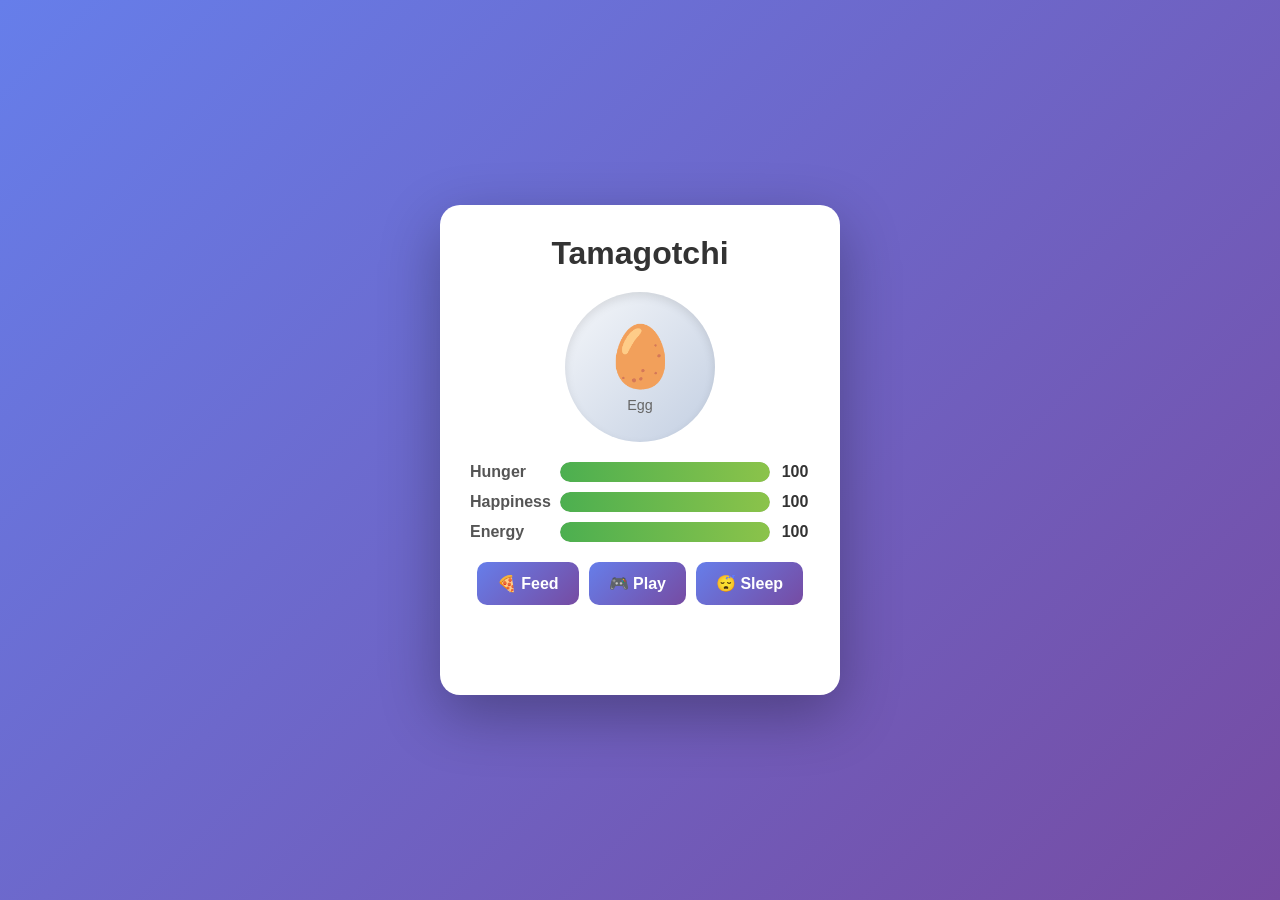
==== index.html @ ea662b59 "done" ====
<!DOCTYPE html>
<html lang="en">
<head>
    <meta charset="UTF-8">
    <meta name="viewport" content="width=device-width, initial-scale=1.0">
    <title>Tamagotchi</title>
    <link rel="stylesheet" href="style.css">
</head>
<body>
    <div class="container">
        <h1>Tamagotchi</h1>
        
        <div class="pet-container">
            <div class="pet" id="pet">🥚</div>
            <div class="pet-name" id="petName">Your Pet</div>
        </div>
        
        <div class="stats">
            <div class="stat">
                <label>Hunger</label>
                <div class="progress-bar">
                    <div class="progress" id="hungerBar"></div>
                </div>
                <span id="hungerValue">100</span>
            </div>
            <div class="stat">
                <label>Happiness</label>
                <div class="progress-bar">
                    <div class="progress" id="happinessBar"></div>
                </div>
                <span id="happinessValue">100</span>
            </div>
            <div class="stat">
                <label>Energy</label>
                <div class="progress-bar">
                    <div class="progress" id="energyBar"></div>
                </div>
                <span id="energyValue">100</span>
            </div>
        </div>
        
        <div class="actions">
            <button onclick="feed()" id="feedBtn">🍕 Feed</button>
            <button onclick="play()" id="playBtn">🎮 Play</button>
            <button onclick="sleep()" id="sleepBtn">😴 Sleep</button>
        </div>
        
        <div class="message" id="message"></div>
        
        <div class="game-over" id="gameOver">
            <h2>Game Over!</h2>
            <p>Your pet has left you...</p>
            <button onclick="resetGame()">Try Again</button>
        </div>
    </div>
    
    <script src="game.js"></script>
</body>
</html>
---- style.css ----
* {
    margin: 0;
    padding: 0;
    box-sizing: border-box;
}

body {
    font-family: 'Segoe UI', Tahoma, Geneva, Verdana, sans-serif;
    background: linear-gradient(135deg, #667eea 0%, #764ba2 100%);
    min-height: 100vh;
    display: flex;
    justify-content: center;
    align-items: center;
    padding: 20px;
}

.container {
    background: white;
    border-radius: 20px;
    padding: 30px;
    box-shadow: 0 20px 60px rgba(0, 0, 0, 0.3);
    text-align: center;
    max-width: 400px;
    width: 100%;
}

h1 {
    color: #333;
    margin-bottom: 20px;
    font-size: 2rem;
}

.pet-container {
    background: linear-gradient(135deg, #f5f7fa 0%, #c3cfe2 100%);
    border-radius: 50%;
    width: 150px;
    height: 150px;
    margin: 0 auto 20px;
    display: flex;
    flex-direction: column;
    justify-content: center;
    align-items: center;
    box-shadow: inset 0 4px 10px rgba(0, 0, 0, 0.1);
}

.pet {
    font-size: 60px;
    transition: transform 0.3s ease;
}

.pet:hover {
    transform: scale(1.1);
}

.pet.happy {
    animation: bounce 0.5s ease;
}

.pet.sad {
    filter: grayscale(50%);
}

.pet.sleeping {
    animation: sleep 2s ease-in-out infinite;
}

@keyframes bounce {
    0%, 100% { transform: translateY(0); }
    50% { transform: translateY(-20px); }
}

@keyframes sleep {
    0%, 100% { transform: scale(1); }
    50% { transform: scale(0.95); }
}

.pet-name {
    font-size: 0.9rem;
    color: #666;
    margin-top: 5px;
}

.stats {
    margin: 20px 0;
}

.stat {
    display: flex;
    align-items: center;
    margin-bottom: 10px;
    gap: 10px;
}

.stat label {
    width: 80px;
    text-align: left;
    font-weight: 600;
    color: #555;
}

.progress-bar {
    flex: 1;
    height: 20px;
    background: #e0e0e0;
    border-radius: 10px;
    overflow: hidden;
}

.progress {
    height: 100%;
    background: linear-gradient(90deg, #4CAF50, #8BC34A);
    width: 100%;
    transition: width 0.3s ease;
    border-radius: 10px;
}

.stat span {
    width: 30px;
    font-weight: bold;
    color: #333;
}

.actions {
    display: flex;
    gap: 10px;
    justify-content: center;
    margin-top: 20px;
}

button {
    padding: 12px 20px;
    font-size: 1rem;
    border: none;
    border-radius: 10px;
    cursor: pointer;
    transition: all 0.3s ease;
    font-weight: 600;
}

.actions button {
    background: linear-gradient(135deg, #667eea 0%, #764ba2 100%);
    color: white;
}

.actions button:hover {
    transform: translateY(-2px);
    box-shadow: 0 5px 20px rgba(102, 126, 234, 0.4);
}

.actions button:disabled {
    background: #ccc;
    cursor: not-allowed;
    transform: none;
    box-shadow: none;
}

.message {
    margin-top: 20px;
    padding: 10px;
    border-radius: 10px;
    font-weight: 500;
    min-height: 40px;
    color: #666;
}

.game-over {
    display: none;
    position: fixed;
    top: 0;
    left: 0;
    width: 100%;
    height: 100%;
    background: rgba(0, 0, 0, 0.8);
    justify-content: center;
    align-items: center;
    flex-direction: column;
    z-index: 100;
}

.game-over.show {
    display: flex;
}

.game-over h2 {
    color: white;
    font-size: 3rem;
    margin-bottom: 10px;
}

.game-over p {
    color: #ccc;
    margin-bottom: 20px;
}

.game-over button {
    background: #4CAF50;
    color: white;
    padding: 15px 30px;
}

.game-over button:hover {
    background: #45a049;
}

/* Responsive */
@media (max-width: 400px) {
    .actions {
        flex-direction: column;
    }
    
    .actions button {
        width: 100%;
    }
}
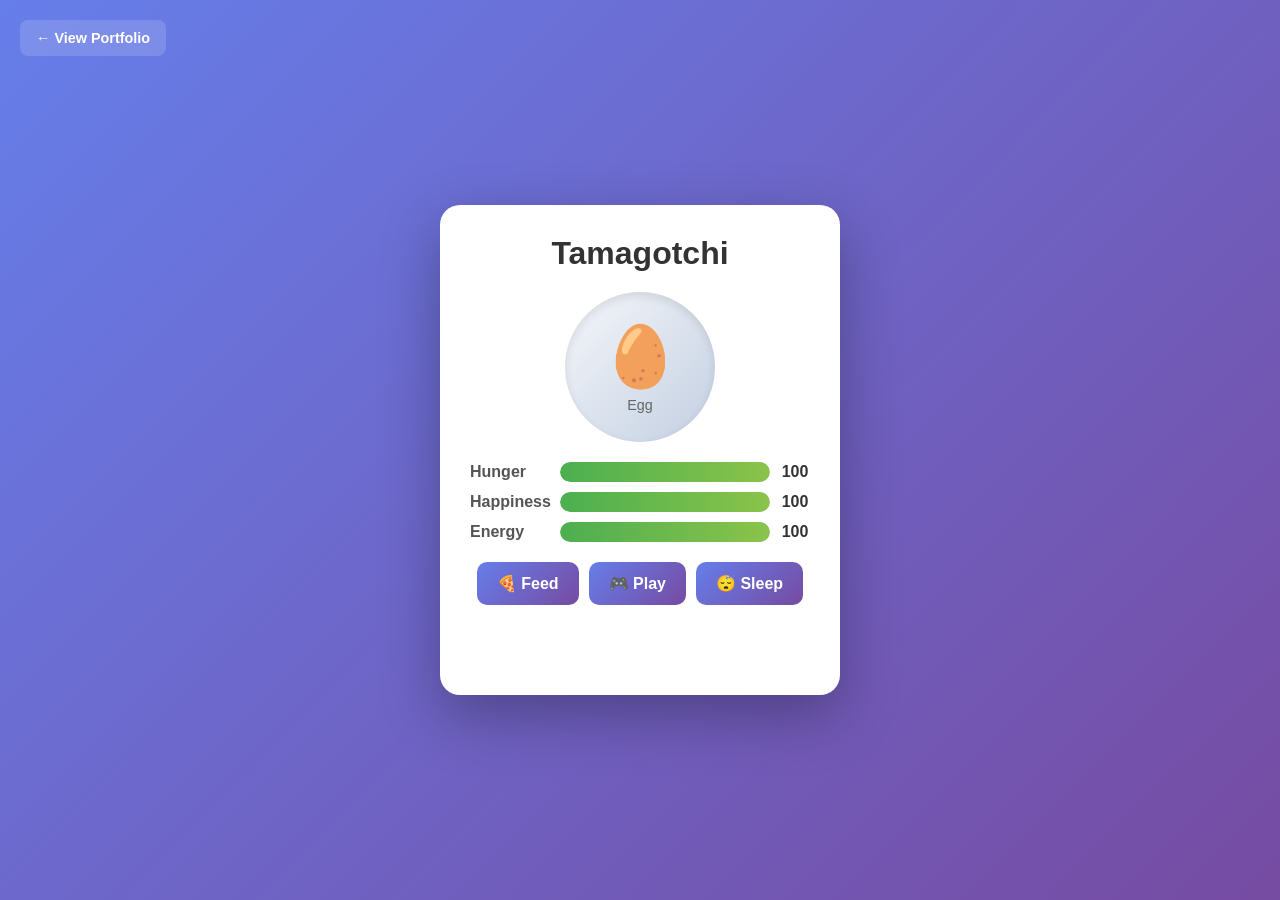
==== commit f0f38d66: "Add portfolio site, pages and styles Add a complete portfolio section with pages and styling, plus s" ====
--- a/index.html
+++ b/index.html
@@ -3,10 +3,15 @@
 <head>
     <meta charset="UTF-8">
     <meta name="viewport" content="width=device-width, initial-scale=1.0">
-    <title>Tamagotchi</title>
+    <title>Tamagotchi — Virtual Pet Game</title>
+    <meta name="description" content="A browser-based Tamagotchi virtual pet game. Manage hunger, happiness, and energy to keep your pet alive!">
+    <meta property="og:title" content="Tamagotchi — Virtual Pet Game">
+    <meta property="og:description" content="A browser-based Tamagotchi virtual pet game built with vanilla JavaScript">
+    <meta property="og:type" content="website">
     <link rel="stylesheet" href="style.css">
 </head>
 <body>
+    <a href="https://robinslevel.github.io/portofolio/" class="portfolio-link">← View Portfolio</a>
     <div class="container">
         <h1>Tamagotchi</h1>
         
--- a/style.css
+++ b/style.css
@@ -9,9 +9,30 @@
     background: linear-gradient(135deg, #667eea 0%, #764ba2 100%);
     min-height: 100vh;
     display: flex;
+    flex-direction: column;
     justify-content: center;
     align-items: center;
     padding: 20px;
+}
+
+.portfolio-link {
+    position: fixed;
+    top: 20px;
+    left: 20px;
+    color: white;
+    text-decoration: none;
+    font-weight: 600;
+    font-size: 0.9rem;
+    padding: 10px 16px;
+    background: rgba(255, 255, 255, 0.15);
+    border-radius: 8px;
+    backdrop-filter: blur(10px);
+    transition: background 0.3s, transform 0.3s;
+}
+
+.portfolio-link:hover {
+    background: rgba(255, 255, 255, 0.25);
+    transform: translateX(-3px);
 }
 
 .container {
